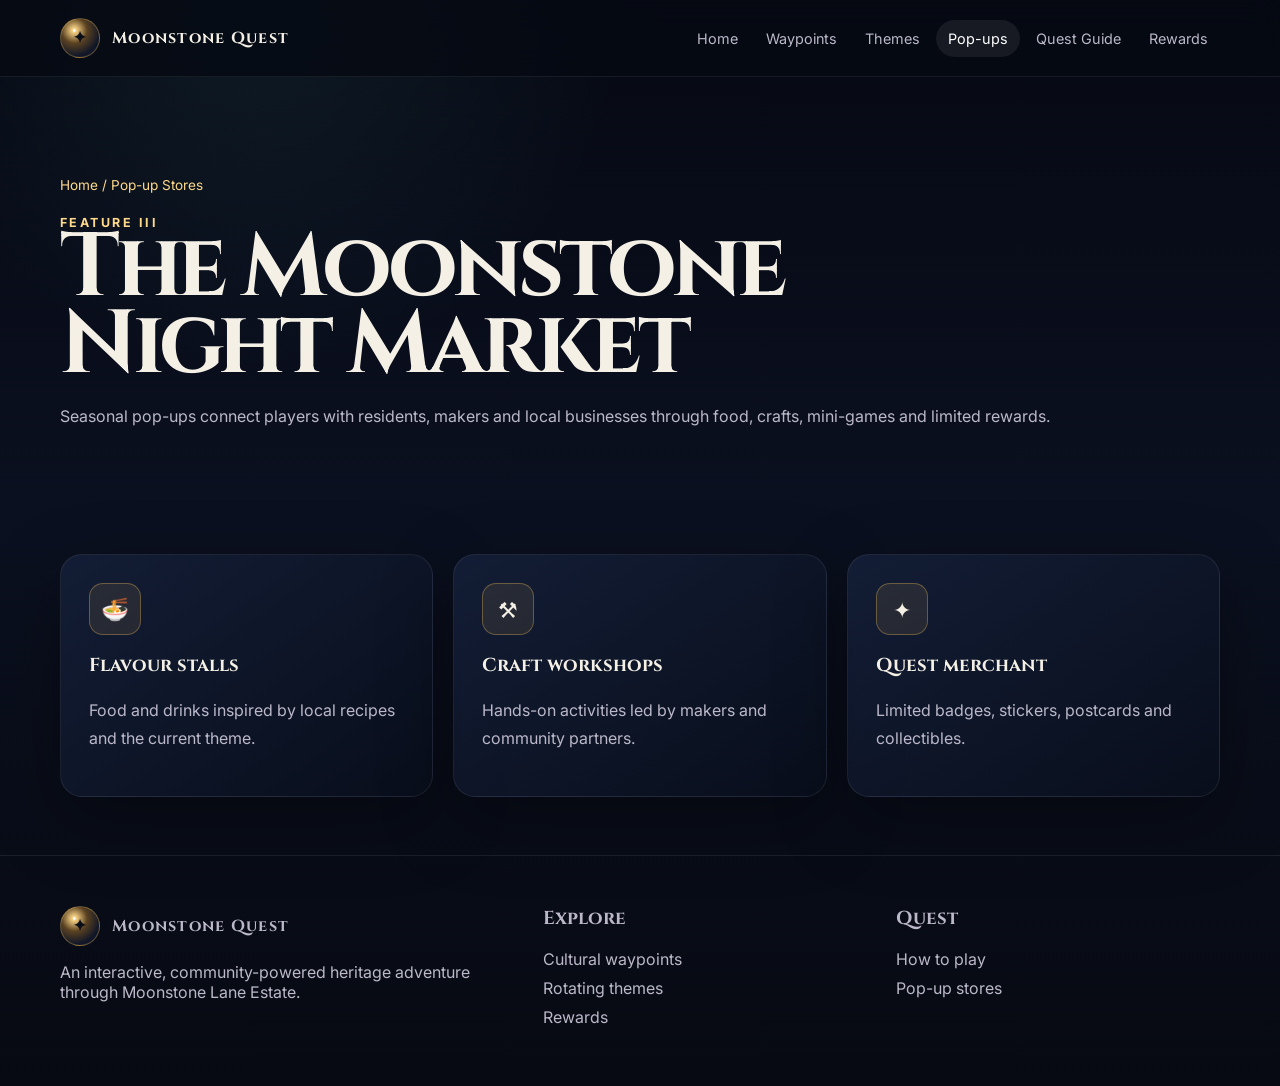
==== popups.html @ 8e6c5935 "Add files via upload" ====
<!doctype html><html lang="en"><head><meta charset="utf-8"><meta name="viewport" content="width=device-width,initial-scale=1"><title>Pop-up Stores | Moonstone Quest</title><link rel="stylesheet" href="assets/css/styles.css"></head><body><header class="site-header"><div class="container nav-wrap"><a class="brand" href="index.html"><span class="brand-mark"></span><span>Moonstone Quest</span></a><button class="menu-button" aria-expanded="false">Menu</button><nav class="nav-links"><a href="index.html">Home</a><a href="waypoints.html">Waypoints</a><a href="themes.html">Themes</a><a href="popups.html" aria-current=page>Pop-ups</a><a href="quest.html">Quest Guide</a><a href="rewards.html">Rewards</a></nav></div></header><main>
<section class="page-hero"><div class="container"><div class="breadcrumb">Home / Pop-up Stores</div><div class="eyebrow">Feature III</div><h1>The Moonstone Night Market</h1><p>Seasonal pop-ups connect players with residents, makers and local businesses through food, crafts, mini-games and limited rewards.</p></div></section><section class="compact"><div class="container"><div class="grid-3"><article class="card"><div class="icon">🍜</div><h3>Flavour stalls</h3><p>Food and drinks inspired by local recipes and the current theme.</p></article><article class="card"><div class="icon">⚒</div><h3>Craft workshops</h3><p>Hands-on activities led by makers and community partners.</p></article><article class="card"><div class="icon">✦</div><h3>Quest merchant</h3><p>Limited badges, stickers, postcards and collectibles.</p></article></div></div></section>
</main><footer class="footer"><div class="container footer-grid"><div><div class="brand"><span class="brand-mark"></span><span>Moonstone Quest</span></div><p>An interactive, community-powered heritage adventure through Moonstone Lane Estate.</p></div><div><h3>Explore</h3><a href="waypoints.html">Cultural waypoints</a><a href="themes.html">Rotating themes</a><a href="rewards.html">Rewards</a></div><div><h3>Quest</h3><a href="quest.html">How to play</a><a href="popups.html">Pop-up stores</a></div></div></footer><script src="assets/js/main.js"></script></body></html>
---- assets/css/styles.css ----
@import url('https://fonts.googleapis.com/css2?family=Cinzel:wght@500;600;700;800&family=Inter:wght@400;500;600;700&display=swap');
:root{--night:#070b14;--panel:#111a31;--gold:#e9b85a;--gold2:#ffd98a;--cyan:#68e0dc;--text:#f4f0e6;--muted:#bbb8c9;--border:rgba(233,184,90,.35);--radius:22px}
*{box-sizing:border-box}html{scroll-behavior:smooth}body{margin:0;color:var(--text);font-family:Inter,sans-serif;background:radial-gradient(circle at 20% 0%,rgba(104,224,220,.08),transparent 25%),linear-gradient(180deg,#060913,#0b1020 48%,#070a12);min-height:100vh}a{color:inherit;text-decoration:none}.container{width:min(1160px,calc(100% - 36px));margin:auto}.site-header{position:sticky;top:0;z-index:20;background:rgba(6,9,19,.78);backdrop-filter:blur(16px);border-bottom:1px solid rgba(255,255,255,.07)}.nav-wrap{min-height:76px;display:flex;align-items:center;justify-content:space-between;gap:22px}.brand{display:flex;align-items:center;gap:12px;font-family:Cinzel,serif;font-weight:700;letter-spacing:.08em}.brand-mark{width:40px;height:40px;border-radius:50%;display:grid;place-items:center;background:radial-gradient(circle at 35% 30%,#fff 0 3%,var(--gold2) 4%,#5b4221 35%,#111728 70%);border:1px solid var(--border)}.brand-mark:after{content:"✦";color:#090d18}.nav-links{display:flex;gap:4px;flex-wrap:wrap;justify-content:flex-end}.nav-links a{padding:10px 12px;border-radius:999px;color:var(--muted);font-size:.9rem}.nav-links a:hover,.nav-links a[aria-current=page]{background:rgba(255,255,255,.07);color:#fff}.menu-button{display:none;background:transparent;color:white;border:1px solid var(--border);padding:9px 12px;border-radius:10px}.hero{min-height:82vh;display:grid;align-items:center;padding:90px 0 70px;position:relative;overflow:hidden}.hero:after{content:"";position:absolute;right:-10vw;top:4%;width:58vw;height:58vw;border-radius:50%;background:radial-gradient(circle at 38% 35%,rgba(255,255,255,.9) 0 1%,rgba(216,240,255,.7) 2%,rgba(100,150,170,.25) 25%,transparent 66%);z-index:-1}.eyebrow{color:var(--gold2);letter-spacing:.2em;text-transform:uppercase;font-size:.78rem;font-weight:700}h1,h2,h3{font-family:Cinzel,serif;margin:0 0 18px}h1{font-size:clamp(3.5rem,9vw,8.5rem);line-height:.86;letter-spacing:-.05em;max-width:850px}h1 span{display:block;color:transparent;background:linear-gradient(#fff3c8,#e0a748 70%,#8e6222);background-clip:text;-webkit-background-clip:text}.hero-copy,.page-hero p,.section-head p,.card p,.card li{color:var(--muted);line-height:1.75}.hero-copy{max-width:650px;font-size:1.08rem}.hero-actions{display:flex;gap:14px;flex-wrap:wrap;margin-top:30px}.button{display:inline-flex;padding:14px 20px;border-radius:12px;border:1px solid var(--border);font-weight:700}.button.primary{background:linear-gradient(135deg,var(--gold2),var(--gold));color:#16100a}.button.secondary{background:rgba(255,255,255,.04)}.stats{display:grid;grid-template-columns:repeat(3,1fr);max-width:650px;gap:12px;margin-top:42px}.stat{padding:16px;border:1px solid rgba(255,255,255,.08);background:rgba(6,9,19,.58);border-radius:16px}.stat strong{display:block;color:var(--gold2);font-family:Cinzel,serif;font-size:1.3rem}.stat span{font-size:.82rem;color:var(--muted)}.section{padding:88px 0}.compact{padding:58px 0}.section-head{max-width:760px;margin-bottom:38px}.section-head h2{font-size:clamp(2.2rem,5vw,4.2rem);line-height:1.05}.grid-3{display:grid;grid-template-columns:repeat(3,1fr);gap:20px}.grid-2{display:grid;grid-template-columns:repeat(2,1fr);gap:22px}.card{padding:28px;border-radius:var(--radius);background:linear-gradient(145deg,rgba(20,30,55,.92),rgba(9,14,27,.92));border:1px solid rgba(255,255,255,.08);box-shadow:0 24px 70px rgba(0,0,0,.35)}.icon{width:52px;height:52px;border-radius:14px;display:grid;place-items:center;background:rgba(233,184,90,.1);border:1px solid var(--border);font-size:1.4rem;margin-bottom:18px}.card-link{display:inline-block;color:var(--gold2);font-weight:700;margin-top:16px}.steps{display:grid;grid-template-columns:repeat(5,1fr);gap:14px;counter-reset:step}.step{counter-increment:step;padding:22px 18px;border:1px solid rgba(255,255,255,.08);border-radius:18px;background:rgba(255,255,255,.035)}.step:before{content:counter(step);display:grid;place-items:center;width:38px;height:38px;border-radius:50%;background:var(--gold);color:#15100a;font-family:Cinzel,serif;font-weight:800;margin-bottom:16px}.page-hero{padding:100px 0 50px}.page-hero h1{font-size:clamp(3rem,7vw,6.5rem)}.breadcrumb{color:var(--gold2);font-size:.85rem;margin-bottom:22px}.timeline{display:grid;gap:16px}.theme-row{display:grid;grid-template-columns:170px 1fr 1.3fr;gap:16px;padding:20px;border:1px solid rgba(255,255,255,.08);border-radius:16px;background:rgba(255,255,255,.035)}.theme-row .period{color:var(--gold2);font-weight:700}.map{min-height:580px;border:1px solid rgba(255,255,255,.09);border-radius:28px;position:relative;background:radial-gradient(circle at 20% 30%,rgba(104,224,220,.12),transparent 20%),radial-gradient(circle at 78% 65%,rgba(173,140,255,.12),transparent 24%),linear-gradient(145deg,#111a2c,#070a13);overflow:hidden}.path{position:absolute;left:12%;top:22%;width:72%;height:54%;border:3px dashed rgba(233,184,90,.38);border-radius:45%;transform:rotate(-8deg)}.node{position:absolute;width:58px;height:58px;border-radius:50%;display:grid;place-items:center;background:#11192c;border:2px solid var(--gold);box-shadow:0 0 0 8px rgba(233,184,90,.08);font-weight:800}.node:after{content:attr(data-label);position:absolute;top:66px;white-space:nowrap;background:#070b14;padding:7px 10px;border-radius:8px;font-size:.75rem}.reward{display:grid;grid-template-columns:86px 1fr;gap:18px}.reward-art{width:86px;height:86px;border-radius:18px;display:grid;place-items:center;font-size:2rem;background:linear-gradient(145deg,#4a355e,#141a2a);border:1px solid var(--border)}.badge{display:inline-flex;padding:6px 10px;border-radius:999px;border:1px solid var(--border);color:var(--gold2);font-size:.75rem}.notice{padding:18px 20px;border-left:4px solid var(--gold);background:rgba(233,184,90,.07);border-radius:0 12px 12px 0;color:#d9d4c5}.footer{padding:50px 0;border-top:1px solid rgba(255,255,255,.08);color:var(--muted)}.footer-grid{display:grid;grid-template-columns:1.4fr 1fr 1fr;gap:30px}.footer a{display:block;margin:9px 0}@media(max-width:920px){.nav-links{display:none;position:absolute;top:76px;left:18px;right:18px;background:#0a1020;padding:14px;border-radius:16px}.nav-links.open{display:grid}.menu-button{display:block}.grid-3,.steps{grid-template-columns:1fr 1fr}.theme-row{grid-template-columns:1fr}}@media(max-width:640px){.container{width:min(100% - 24px,1160px)}.grid-3,.grid-2,.steps,.stats,.footer-grid{grid-template-columns:1fr}.hero{min-height:auto}.theme-row{grid-template-columns:1fr}.reward{grid-template-columns:70px 1fr}.reward-art{width:70px;height:70px}}
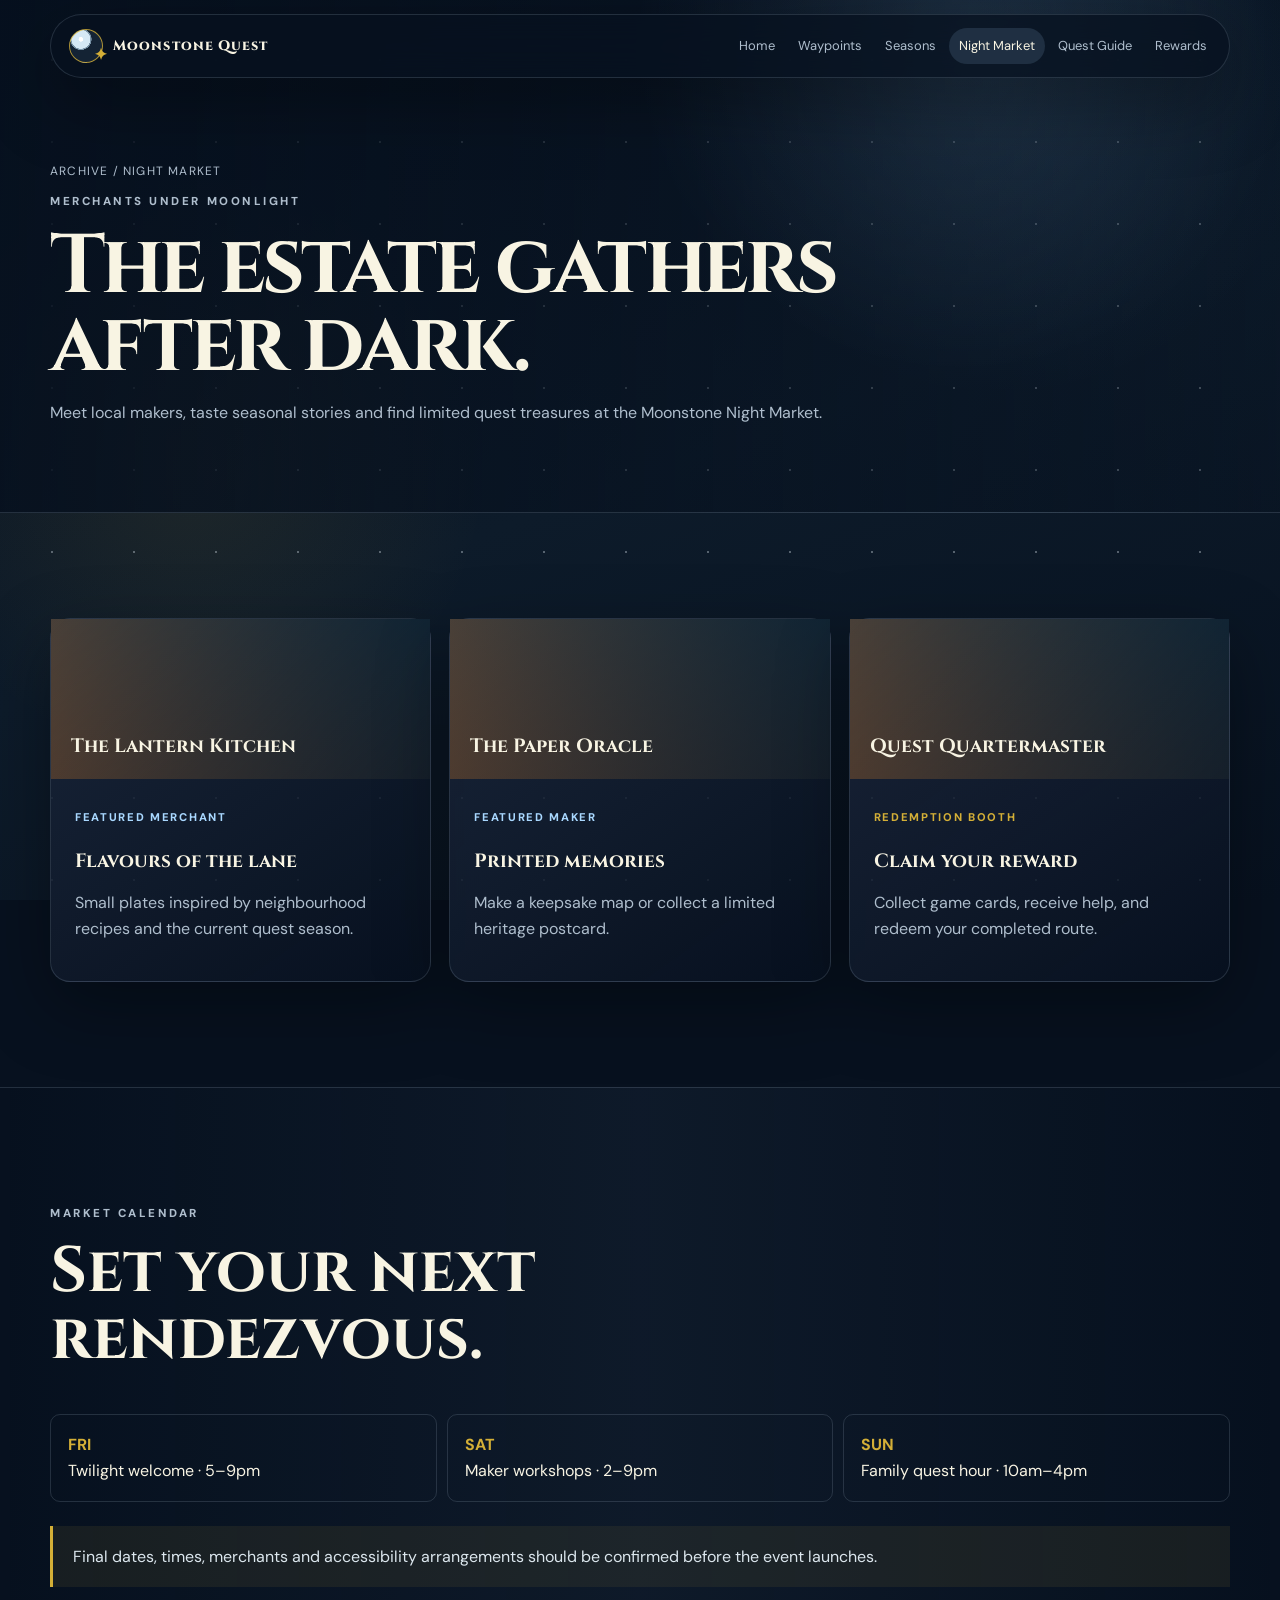
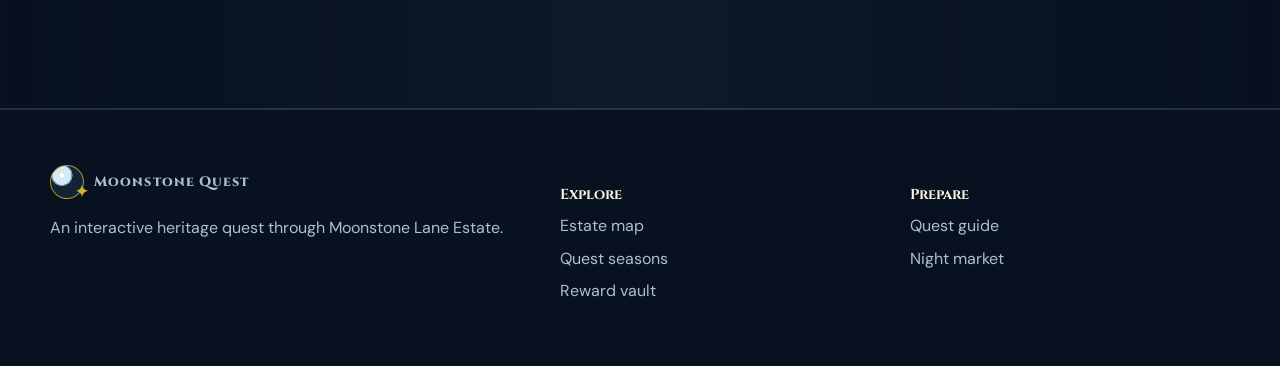
==== commit aaedc6d1: "Redesign Moonstone Quest event experience" ====
--- a/popups.html
+++ b/popups.html
@@ -1,3 +1 @@
-<!doctype html><html lang="en"><head><meta charset="utf-8"><meta name="viewport" content="width=device-width,initial-scale=1"><title>Pop-up Stores | Moonstone Quest</title><link rel="stylesheet" href="assets/css/styles.css"></head><body><header class="site-header"><div class="container nav-wrap"><a class="brand" href="index.html"><span class="brand-mark"></span><span>Moonstone Quest</span></a><button class="menu-button" aria-expanded="false">Menu</button><nav class="nav-links"><a href="index.html">Home</a><a href="waypoints.html">Waypoints</a><a href="themes.html">Themes</a><a href="popups.html" aria-current=page>Pop-ups</a><a href="quest.html">Quest Guide</a><a href="rewards.html">Rewards</a></nav></div></header><main>
-<section class="page-hero"><div class="container"><div class="breadcrumb">Home / Pop-up Stores</div><div class="eyebrow">Feature III</div><h1>The Moonstone Night Market</h1><p>Seasonal pop-ups connect players with residents, makers and local businesses through food, crafts, mini-games and limited rewards.</p></div></section><section class="compact"><div class="container"><div class="grid-3"><article class="card"><div class="icon">🍜</div><h3>Flavour stalls</h3><p>Food and drinks inspired by local recipes and the current theme.</p></article><article class="card"><div class="icon">⚒</div><h3>Craft workshops</h3><p>Hands-on activities led by makers and community partners.</p></article><article class="card"><div class="icon">✦</div><h3>Quest merchant</h3><p>Limited badges, stickers, postcards and collectibles.</p></article></div></div></section>
-</main><footer class="footer"><div class="container footer-grid"><div><div class="brand"><span class="brand-mark"></span><span>Moonstone Quest</span></div><p>An interactive, community-powered heritage adventure through Moonstone Lane Estate.</p></div><div><h3>Explore</h3><a href="waypoints.html">Cultural waypoints</a><a href="themes.html">Rotating themes</a><a href="rewards.html">Rewards</a></div><div><h3>Quest</h3><a href="quest.html">How to play</a><a href="popups.html">Pop-up stores</a></div></div></footer><script src="assets/js/main.js"></script></body></html>
+<!doctype html><html lang="en"><head><meta charset="utf-8"><meta name="viewport" content="width=device-width,initial-scale=1"><title>Moonstone Night Market | Moonstone Quest</title><link rel="stylesheet" href="assets/css/styles.css"></head><body><a class="skip-link" href="#main">Skip to content</a><header class="site-header"><div class="container nav-wrap"><a class="brand" href="index.html"><span class="brand-mark"></span>Moonstone Quest</a><button class="menu-button" aria-expanded="false" aria-label="Open navigation">☰</button><nav class="nav-links" aria-label="Primary navigation"><a href="index.html">Home</a><a href="waypoints.html">Waypoints</a><a href="themes.html">Seasons</a><a href="popups.html" aria-current="page">Night Market</a><a href="quest.html">Quest Guide</a><a href="rewards.html">Rewards</a></nav></div></header><main id="main"><section class="page-hero"><div class="container"><p class="breadcrumb">Archive / Night market</p><p class="eyebrow">Merchants under moonlight</p><h1>The estate gathers after dark.</h1><p>Meet local makers, taste seasonal stories and find limited quest treasures at the Moonstone Night Market.</p></div></section><section class="section"><div class="container"><div class="grid-3 reveal"><article class="card merchant"><div class="merchant-art">The Lantern Kitchen</div><div class="content"><span class="rarity">FEATURED MERCHANT</span><h3>Flavours of the lane</h3><p>Small plates inspired by neighbourhood recipes and the current quest season.</p></div></article><article class="card merchant"><div class="merchant-art">The Paper Oracle</div><div class="content"><span class="rarity">FEATURED MAKER</span><h3>Printed memories</h3><p>Make a keepsake map or collect a limited heritage postcard.</p></div></article><article class="card merchant"><div class="merchant-art">Quest Quartermaster</div><div class="content"><span class="rarity legendary">REDEMPTION BOOTH</span><h3>Claim your reward</h3><p>Collect game cards, receive help, and redeem your completed route.</p></div></article></div></div></section><section class="section alt"><div class="container reveal"><div class="section-head"><p class="eyebrow">Market calendar</p><h2>Set your next rendezvous.</h2></div><div class="calendar"><div class="date"><strong>FRI</strong> Twilight welcome · 5–9pm</div><div class="date"><strong>SAT</strong> Maker workshops · 2–9pm</div><div class="date"><strong>SUN</strong> Family quest hour · 10am–4pm</div></div><p class="notice" style="margin-top:24px">Final dates, times, merchants and accessibility arrangements should be confirmed before the event launches.</p></div></section></main><footer class="footer"><div class="container footer-grid"><div><div class="brand"><span class="brand-mark"></span>Moonstone Quest</div><p>An interactive heritage quest through Moonstone Lane Estate.</p></div><div><h3>Explore</h3><a href="waypoints.html">Estate map</a><a href="themes.html">Quest seasons</a><a href="rewards.html">Reward vault</a></div><div><h3>Prepare</h3><a href="quest.html">Quest guide</a><a href="popups.html">Night market</a></div></div></footer><script src="assets/js/main.js"></script></body></html>
--- a/assets/css/styles.css
+++ b/assets/css/styles.css
@@ -1,3 +1,2 @@
-@import url('https://fonts.googleapis.com/css2?family=Cinzel:wght@500;600;700;800&family=Inter:wght@400;500;600;700&display=swap');
-:root{--night:#070b14;--panel:#111a31;--gold:#e9b85a;--gold2:#ffd98a;--cyan:#68e0dc;--text:#f4f0e6;--muted:#bbb8c9;--border:rgba(233,184,90,.35);--radius:22px}
-*{box-sizing:border-box}html{scroll-behavior:smooth}body{margin:0;color:var(--text);font-family:Inter,sans-serif;background:radial-gradient(circle at 20% 0%,rgba(104,224,220,.08),transparent 25%),linear-gradient(180deg,#060913,#0b1020 48%,#070a12);min-height:100vh}a{color:inherit;text-decoration:none}.container{width:min(1160px,calc(100% - 36px));margin:auto}.site-header{position:sticky;top:0;z-index:20;background:rgba(6,9,19,.78);backdrop-filter:blur(16px);border-bottom:1px solid rgba(255,255,255,.07)}.nav-wrap{min-height:76px;display:flex;align-items:center;justify-content:space-between;gap:22px}.brand{display:flex;align-items:center;gap:12px;font-family:Cinzel,serif;font-weight:700;letter-spacing:.08em}.brand-mark{width:40px;height:40px;border-radius:50%;display:grid;place-items:center;background:radial-gradient(circle at 35% 30%,#fff 0 3%,var(--gold2) 4%,#5b4221 35%,#111728 70%);border:1px solid var(--border)}.brand-mark:after{content:"✦";color:#090d18}.nav-links{display:flex;gap:4px;flex-wrap:wrap;justify-content:flex-end}.nav-links a{padding:10px 12px;border-radius:999px;color:var(--muted);font-size:.9rem}.nav-links a:hover,.nav-links a[aria-current=page]{background:rgba(255,255,255,.07);color:#fff}.menu-button{display:none;background:transparent;color:white;border:1px solid var(--border);padding:9px 12px;border-radius:10px}.hero{min-height:82vh;display:grid;align-items:center;padding:90px 0 70px;position:relative;overflow:hidden}.hero:after{content:"";position:absolute;right:-10vw;top:4%;width:58vw;height:58vw;border-radius:50%;background:radial-gradient(circle at 38% 35%,rgba(255,255,255,.9) 0 1%,rgba(216,240,255,.7) 2%,rgba(100,150,170,.25) 25%,transparent 66%);z-index:-1}.eyebrow{color:var(--gold2);letter-spacing:.2em;text-transform:uppercase;font-size:.78rem;font-weight:700}h1,h2,h3{font-family:Cinzel,serif;margin:0 0 18px}h1{font-size:clamp(3.5rem,9vw,8.5rem);line-height:.86;letter-spacing:-.05em;max-width:850px}h1 span{display:block;color:transparent;background:linear-gradient(#fff3c8,#e0a748 70%,#8e6222);background-clip:text;-webkit-background-clip:text}.hero-copy,.page-hero p,.section-head p,.card p,.card li{color:var(--muted);line-height:1.75}.hero-copy{max-width:650px;font-size:1.08rem}.hero-actions{display:flex;gap:14px;flex-wrap:wrap;margin-top:30px}.button{display:inline-flex;padding:14px 20px;border-radius:12px;border:1px solid var(--border);font-weight:700}.button.primary{background:linear-gradient(135deg,var(--gold2),var(--gold));color:#16100a}.button.secondary{background:rgba(255,255,255,.04)}.stats{display:grid;grid-template-columns:repeat(3,1fr);max-width:650px;gap:12px;margin-top:42px}.stat{padding:16px;border:1px solid rgba(255,255,255,.08);background:rgba(6,9,19,.58);border-radius:16px}.stat strong{display:block;color:var(--gold2);font-family:Cinzel,serif;font-size:1.3rem}.stat span{font-size:.82rem;color:var(--muted)}.section{padding:88px 0}.compact{padding:58px 0}.section-head{max-width:760px;margin-bottom:38px}.section-head h2{font-size:clamp(2.2rem,5vw,4.2rem);line-height:1.05}.grid-3{display:grid;grid-template-columns:repeat(3,1fr);gap:20px}.grid-2{display:grid;grid-template-columns:repeat(2,1fr);gap:22px}.card{padding:28px;border-radius:var(--radius);background:linear-gradient(145deg,rgba(20,30,55,.92),rgba(9,14,27,.92));border:1px solid rgba(255,255,255,.08);box-shadow:0 24px 70px rgba(0,0,0,.35)}.icon{width:52px;height:52px;border-radius:14px;display:grid;place-items:center;background:rgba(233,184,90,.1);border:1px solid var(--border);font-size:1.4rem;margin-bottom:18px}.card-link{display:inline-block;color:var(--gold2);font-weight:700;margin-top:16px}.steps{display:grid;grid-template-columns:repeat(5,1fr);gap:14px;counter-reset:step}.step{counter-increment:step;padding:22px 18px;border:1px solid rgba(255,255,255,.08);border-radius:18px;background:rgba(255,255,255,.035)}.step:before{content:counter(step);display:grid;place-items:center;width:38px;height:38px;border-radius:50%;background:var(--gold);color:#15100a;font-family:Cinzel,serif;font-weight:800;margin-bottom:16px}.page-hero{padding:100px 0 50px}.page-hero h1{font-size:clamp(3rem,7vw,6.5rem)}.breadcrumb{color:var(--gold2);font-size:.85rem;margin-bottom:22px}.timeline{display:grid;gap:16px}.theme-row{display:grid;grid-template-columns:170px 1fr 1.3fr;gap:16px;padding:20px;border:1px solid rgba(255,255,255,.08);border-radius:16px;background:rgba(255,255,255,.035)}.theme-row .period{color:var(--gold2);font-weight:700}.map{min-height:580px;border:1px solid rgba(255,255,255,.09);border-radius:28px;position:relative;background:radial-gradient(circle at 20% 30%,rgba(104,224,220,.12),transparent 20%),radial-gradient(circle at 78% 65%,rgba(173,140,255,.12),transparent 24%),linear-gradient(145deg,#111a2c,#070a13);overflow:hidden}.path{position:absolute;left:12%;top:22%;width:72%;height:54%;border:3px dashed rgba(233,184,90,.38);border-radius:45%;transform:rotate(-8deg)}.node{position:absolute;width:58px;height:58px;border-radius:50%;display:grid;place-items:center;background:#11192c;border:2px solid var(--gold);box-shadow:0 0 0 8px rgba(233,184,90,.08);font-weight:800}.node:after{content:attr(data-label);position:absolute;top:66px;white-space:nowrap;background:#070b14;padding:7px 10px;border-radius:8px;font-size:.75rem}.reward{display:grid;grid-template-columns:86px 1fr;gap:18px}.reward-art{width:86px;height:86px;border-radius:18px;display:grid;place-items:center;font-size:2rem;background:linear-gradient(145deg,#4a355e,#141a2a);border:1px solid var(--border)}.badge{display:inline-flex;padding:6px 10px;border-radius:999px;border:1px solid var(--border);color:var(--gold2);font-size:.75rem}.notice{padding:18px 20px;border-left:4px solid var(--gold);background:rgba(233,184,90,.07);border-radius:0 12px 12px 0;color:#d9d4c5}.footer{padding:50px 0;border-top:1px solid rgba(255,255,255,.08);color:var(--muted)}.footer-grid{display:grid;grid-template-columns:1.4fr 1fr 1fr;gap:30px}.footer a{display:block;margin:9px 0}@media(max-width:920px){.nav-links{display:none;position:absolute;top:76px;left:18px;right:18px;background:#0a1020;padding:14px;border-radius:16px}.nav-links.open{display:grid}.menu-button{display:block}.grid-3,.steps{grid-template-columns:1fr 1fr}.theme-row{grid-template-columns:1fr}}@media(max-width:640px){.container{width:min(100% - 24px,1160px)}.grid-3,.grid-2,.steps,.stats,.footer-grid{grid-template-columns:1fr}.hero{min-height:auto}.theme-row{grid-template-columns:1fr}.reward{grid-template-columns:70px 1fr}.reward-art{width:70px;height:70px}}
+@import url('https://fonts.googleapis.com/css2?family=Cinzel:wght@500;600;700;800&family=DM+Sans:wght@400;500;600;700&display=swap');
+:root{--ink:#07111f;--navy:#0d1b2a;--slate:#1b263b;--steel:#415a77;--gold:#d4af37;--ivory:#f8f4e3;--moon:#a9d8ff;--silver:#dce7ee;--muted:#afbecd;--line:rgba(200,220,238,.15);--panel:rgba(13,27,42,.72);--shadow:0 24px 70px rgba(0,0,0,.35);--radius:20px}*{box-sizing:border-box}html{scroll-behavior:smooth}body{margin:0;background:var(--ink);color:var(--ivory);font-family:'DM Sans',sans-serif;line-height:1.6;overflow-x:hidden}body:before{content:"";position:fixed;inset:0;z-index:-3;background:radial-gradient(circle at 78% 8%,rgba(99,170,224,.12),transparent 25%),radial-gradient(circle at 15% 52%,rgba(212,175,55,.09),transparent 25%),linear-gradient(160deg,#07111f,#0d1b2a 52%,#07111f)}body:after{content:"";position:fixed;inset:0;z-index:-2;opacity:.36;background-image:radial-gradient(#dce7ee 1px,transparent 1.4px);background-size:82px 82px;background-position:11px 19px;pointer-events:none}a{color:inherit;text-decoration:none}.container{width:min(1180px,calc(100% - 40px));margin:auto}.skip-link{position:absolute;left:-999px;top:8px;background:var(--gold);color:var(--ink);padding:10px 16px;z-index:100}.skip-link:focus{left:8px}.site-header{position:sticky;top:14px;z-index:50;margin-bottom:-78px}.nav-wrap{min-height:64px;display:flex;align-items:center;justify-content:space-between;gap:20px;padding:8px 12px 8px 18px;background:rgba(7,17,31,.78);border:1px solid var(--line);border-radius:999px;backdrop-filter:blur(16px);box-shadow:var(--shadow)}.brand{display:flex;align-items:center;gap:10px;font-family:Cinzel,serif;font-size:.86rem;font-weight:800;letter-spacing:.08em;white-space:nowrap}.brand-mark{width:34px;height:34px;border:1px solid rgba(212,175,55,.8);border-radius:50%;background:radial-gradient(circle at 34% 29%,#fff 0 7%,#d5e8f5 8% 30%,#7892a6 31% 34%,#142334 35% 100%);position:relative}.brand-mark:after{content:'✦';position:absolute;right:-6px;bottom:-7px;color:var(--gold);font-size:16px}.nav-links{display:flex;align-items:center;gap:3px}.nav-links a{font-size:.81rem;color:var(--muted);padding:8px 10px;border-radius:999px;transition:.25s}.nav-links a:hover,.nav-links a[aria-current=page]{background:rgba(169,216,255,.13);color:var(--ivory)}.menu-button{display:none;color:var(--ivory);background:transparent;border:0;font:inherit;font-size:1.2rem;padding:9px}.hero{min-height:100vh;display:grid;align-items:center;position:relative;isolation:isolate;padding:150px 0 80px;overflow:hidden}.hero:before{content:"";position:absolute;z-index:-1;inset:0;background:linear-gradient(90deg,rgba(7,17,31,.97) 0%,rgba(7,17,31,.68) 47%,rgba(7,17,31,.08) 100%)}.hero .moon{position:absolute;z-index:-2;right:-7vw;top:8vh;width:min(62vw,780px);aspect-ratio:1;border-radius:50%;background:radial-gradient(circle at 35% 30%,#fff 0 2%,#e6f3ff 5% 21%,#a9d8ff 36%,#4f7592 58%,rgba(18,43,65,.1) 70%,transparent 71%);filter:drop-shadow(0 0 55px rgba(169,216,255,.3));animation:moonFloat 8s ease-in-out infinite}.hero .stars{position:absolute;inset:0;z-index:-1;background-image:radial-gradient(var(--silver) 1px,transparent 1.4px),radial-gradient(var(--gold) 1px,transparent 1.5px);background-size:92px 92px,149px 149px;background-position:20px 33px,60px 20px;opacity:.5;animation:drift 25s linear infinite}.eyebrow{font-size:.72rem;letter-spacing:.22em;font-weight:800;text-transform:uppercase;color:var(--gold);margin-bottom:16px}.hero h1,.page-hero h1{font-family:Cinzel,serif;line-height:.94;letter-spacing:-.045em;font-size:clamp(3.6rem,9vw,8.4rem);max-width:850px;margin:0}.hero h1 em{display:block;color:transparent;background:linear-gradient(120deg,#f8f4e3 10%,#d4af37 55%,#b5dfff);-webkit-background-clip:text;background-clip:text;font-style:normal}.hero-copy{max-width:620px;color:var(--silver);font-size:1.08rem;margin:25px 0}.hero-actions{display:flex;gap:12px;flex-wrap:wrap}.button{display:inline-flex;align-items:center;justify-content:center;gap:8px;border:1px solid var(--line);padding:13px 19px;border-radius:6px;font-weight:800;letter-spacing:.04em;transition:.25s}.button:hover{transform:translateY(-3px);box-shadow:0 10px 28px rgba(169,216,255,.15)}.button.primary{color:#12191e;background:linear-gradient(135deg,#f7e8a8,var(--gold))}.button.secondary{background:rgba(7,17,31,.45)}.stats{display:flex;gap:24px;margin-top:44px}.stat{border-left:1px solid var(--gold);padding-left:12px}.stat strong{display:block;font-family:Cinzel,serif;font-size:1.25rem;color:var(--gold)}.stat span{font-size:.76rem;color:var(--muted);display:block}.scroll-cue{position:absolute;bottom:30px;left:50%;font-size:.68rem;letter-spacing:.17em;color:var(--silver);text-transform:uppercase;transform:translateX(-50%)}.scroll-cue:after{content:'';display:block;width:1px;height:36px;background:var(--gold);margin:9px auto 0;animation:scroll 1.8s infinite}.section{padding:105px 0}.section.alt{background:linear-gradient(90deg,transparent,rgba(65,90,119,.12),transparent);border-block:1px solid var(--line)}.section-head{max-width:760px;margin-bottom:42px}.section-head h2{font:700 clamp(2.2rem,5vw,4.4rem)/1.04 Cinzel,serif;margin:0}.section-head p,.page-hero p,.card p,.muted{color:var(--muted)}.grid-3{display:grid;grid-template-columns:repeat(3,1fr);gap:18px}.grid-2{display:grid;grid-template-columns:repeat(2,1fr);gap:18px}.card{background:linear-gradient(145deg,rgba(27,38,59,.88),rgba(7,17,31,.83));border:1px solid var(--line);border-radius:var(--radius);padding:28px;box-shadow:var(--shadow);transition:transform .3s,border-color .3s,box-shadow .3s}.card:hover{transform:translateY(-7px);border-color:rgba(169,216,255,.48);box-shadow:0 28px 60px rgba(0,0,0,.42),0 0 30px rgba(169,216,255,.08)}.icon{width:48px;height:48px;display:grid;place-items:center;border:1px solid rgba(212,175,55,.5);background:rgba(212,175,55,.08);color:var(--gold);font-size:1.35rem;clip-path:polygon(50% 0,100% 25%,100% 75%,50% 100%,0 75%,0 25%)}h3{font:700 1.2rem Cinzel,serif;margin:20px 0 9px}.card-link{color:var(--gold);font-weight:700;font-size:.88rem}.steps{display:grid;grid-template-columns:repeat(5,1fr);gap:12px}.step{position:relative;padding:18px;border:1px solid var(--line);border-radius:12px;background:rgba(7,17,31,.4)}.step:not(:last-child):after{content:'✦';position:absolute;right:-11px;top:35px;color:var(--gold);z-index:2}.step-no{font:700 1.2rem Cinzel,serif;color:var(--gold)}.page-hero{padding:164px 0 70px;position:relative;background:linear-gradient(90deg,rgba(7,17,31,.9),rgba(7,17,31,.25)),radial-gradient(circle at 75% 10%,rgba(169,216,255,.17),transparent 31%);border-bottom:1px solid var(--line)}.page-hero h1{font-size:clamp(2.7rem,6.5vw,6.2rem);max-width:900px}.breadcrumb{font-size:.75rem;color:var(--moon);letter-spacing:.1em;text-transform:uppercase}.map-shell{position:relative;padding:15px;border:1px solid rgba(212,175,55,.35);border-radius:26px;background:#0a1623;box-shadow:var(--shadow)}.map{height:570px;position:relative;overflow:hidden;border-radius:15px;background:linear-gradient(135deg,rgba(70,89,86,.48),rgba(12,30,42,.9)),repeating-linear-gradient(34deg,transparent 0 50px,rgba(212,175,55,.05) 51px 52px)}.map:before{content:'MOONSTONE LANE  •  HERITAGE ROUTE';position:absolute;inset:0;display:grid;place-items:center;font:700 clamp(1.2rem,3vw,2.8rem) Cinzel,serif;letter-spacing:.25em;color:rgba(248,244,227,.07);transform:rotate(-18deg)}.route{position:absolute;left:12%;top:20%;width:74%;height:56%;border:2px dashed rgba(212,175,55,.65);border-radius:48% 45% 42% 52%;transform:rotate(-9deg)}.node{position:absolute;width:52px;height:52px;border:1px solid var(--gold);border-radius:50%;background:#10253a;color:var(--ivory);font-weight:bold;cursor:pointer;box-shadow:0 0 0 8px rgba(212,175,55,.1),0 0 22px rgba(212,175,55,.3);transition:.25s}.node:hover,.node:focus{transform:scale(1.13);background:var(--gold);color:var(--ink);outline:2px solid var(--moon);outline-offset:4px}.map-info{margin-top:16px;min-height:76px;padding:16px 20px;border-left:3px solid var(--gold);background:rgba(212,175,55,.08)}.map-info strong{display:block;color:var(--gold)}.timeline{position:relative;display:grid;gap:16px}.timeline:before{content:'';position:absolute;top:0;bottom:0;left:140px;width:1px;background:linear-gradient(var(--gold),transparent)}.theme-row{display:grid;grid-template-columns:120px 1fr 1.3fr;gap:22px;align-items:center;padding:20px;border:1px solid var(--line);border-radius:12px;background:var(--panel);transition:.25s}.theme-row:hover,.theme-row.active{border-color:var(--gold);transform:translateX(8px)}.period{color:var(--gold);font-weight:800}.art-placeholder{height:130px;border-radius:10px;background:radial-gradient(circle at 25% 20%,rgba(169,216,255,.45),transparent 18%),linear-gradient(145deg,#415a77,#15283b 55%,#0a1522);position:relative;overflow:hidden}.art-placeholder:after{content:'✦';position:absolute;right:12%;bottom:7%;font-size:3rem;color:rgba(248,244,227,.3)}.season-tabs{display:flex;gap:8px;overflow:auto;margin-bottom:24px}.season-tab{white-space:nowrap;border:1px solid var(--line);background:rgba(7,17,31,.4);color:var(--muted);padding:9px 13px;border-radius:999px;cursor:pointer}.season-tab.active{border-color:var(--gold);color:var(--ivory)}.journal{padding:8px;background:#b8975c;border-radius:9px;box-shadow:var(--shadow);transform:rotate(-1deg)}.journal-inner{padding:35px;background:linear-gradient(90deg,#e1cf9c,#f4e5ba 50%,#ddc58b);color:#302714;min-height:460px}.journal h2,.journal h3{font-family:Cinzel,serif}.progress-bar{height:9px;background:rgba(48,39,20,.2);border-radius:999px;overflow:hidden}.progress-bar span{display:block;width:60%;height:100%;background:linear-gradient(90deg,#8a6430,var(--gold))}.stamps{display:flex;flex-wrap:wrap;gap:12px;margin-top:25px}.stamp{width:58px;height:58px;border:2px dashed #80632e;border-radius:50%;display:grid;place-items:center;font-size:1.2rem;color:#80632e}.stamp.locked{opacity:.35}.objective{padding:0;border-bottom:1px solid var(--line)}.objective summary{cursor:pointer;padding:18px 0;font:700 1rem Cinzel,serif;color:var(--ivory)}.objective p{margin-top:0;color:var(--muted)}.reward{position:relative;overflow:hidden}.reward:before{content:'';position:absolute;inset:0;background:radial-gradient(circle at 80% 0,rgba(212,175,55,.15),transparent 38%);pointer-events:none}.reward-art{height:130px;display:grid;place-items:center;margin:-28px -28px 20px;background:linear-gradient(135deg,#182c45,#5a4827);font-size:3rem;color:var(--gold);border-bottom:1px solid var(--line)}.rarity{font-size:.7rem;font-weight:800;letter-spacing:.15em;color:var(--moon)}.rarity.legendary{color:var(--gold)}.merchant{padding:0}.merchant-art{height:160px;padding:20px;display:flex;align-items:end;background:linear-gradient(135deg,rgba(13,27,42,.2),rgba(7,17,31,.7)),linear-gradient(45deg,#714f35,#1c3a4b);font:700 1.2rem Cinzel,serif}.merchant .content{padding:24px}.calendar{display:grid;grid-template-columns:repeat(3,1fr);gap:10px}.date{padding:17px;border:1px solid var(--line);border-radius:10px}.date strong{display:block;color:var(--gold)}.notice{padding:18px 20px;border-left:3px solid var(--gold);background:rgba(212,175,55,.08);color:var(--silver)}.footer{border-top:1px solid var(--line);padding:55px 0;color:var(--muted)}.footer-grid{display:grid;grid-template-columns:1.5fr 1fr 1fr;gap:30px}.footer h3{color:var(--ivory);font-size:.9rem}.footer a{display:block;margin:7px 0}.reveal{opacity:0;transform:translateY(20px);transition:opacity .7s ease,transform .7s ease}.reveal.visible{opacity:1;transform:none}@keyframes moonFloat{50%{transform:translateY(15px)}}@keyframes drift{to{background-position:20px 125px,60px 169px}}@keyframes scroll{50%{transform:scaleY(.35);transform-origin:top}}@media(max-width:900px){.nav-links{display:none;position:absolute;top:74px;left:0;right:0;padding:14px;background:#0d1b2a;border:1px solid var(--line);border-radius:18px;box-shadow:var(--shadow)}.nav-links.open{display:grid}.nav-links a{padding:12px}.menu-button{display:block}.grid-3,.steps{grid-template-columns:1fr 1fr}.steps .step:not(:last-child):after{display:none}.timeline:before{left:15px}.theme-row{grid-template-columns:100px 1fr}.art-placeholder{grid-column:2}.map{height:510px}}@media(max-width:620px){.container{width:min(100% - 24px,1180px)}.site-header{top:8px}.nav-wrap{padding-left:13px}.brand{font-size:.74rem}.hero{padding-top:130px}.hero .moon{width:100vw;right:-25vw;top:14vh;opacity:.55}.stats,.grid-3,.grid-2,.steps,.footer-grid{grid-template-columns:1fr}.stats{display:grid}.section{padding:70px 0}.page-hero{padding:125px 0 55px}.map{height:430px}.node{width:42px;height:42px}.timeline:before{display:none}.theme-row{grid-template-columns:1fr;gap:8px}.art-placeholder{grid-column:auto}.calendar{grid-template-columns:1fr}.journal-inner{padding:24px}.scroll-cue{display:none}}@media(prefers-reduced-motion:reduce){*,*:before,*:after{animation-duration:.01ms!important;transition-duration:.01ms!important;scroll-behavior:auto!important}}
